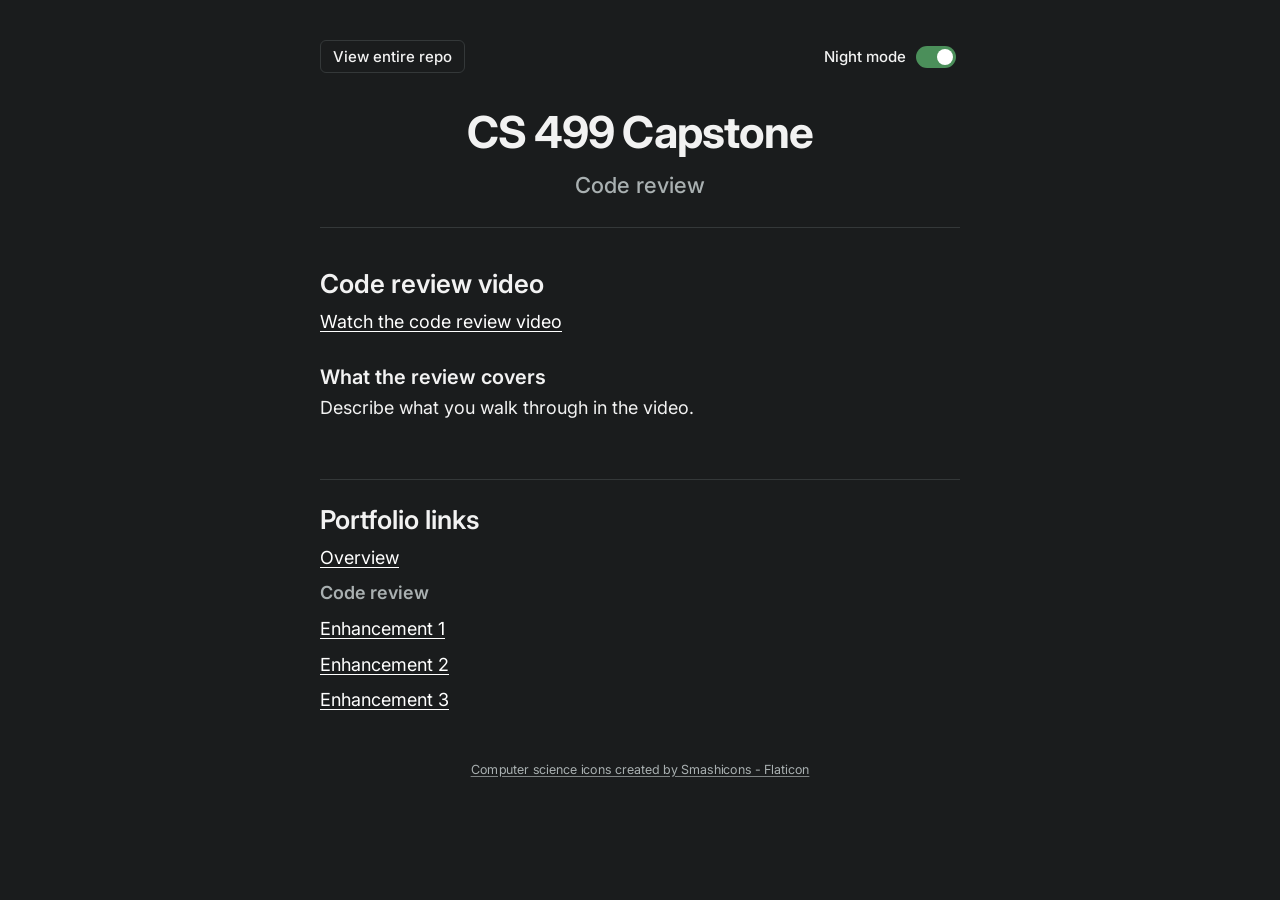
==== code-review.html @ eecf1780 "Add files via upload" ====
<!DOCTYPE html>
<html lang="en">
  <head>
    <meta charset="UTF-8">
    <meta name="viewport" content="width=device-width, initial-scale=1.0">
    <title>CS 499 Capstone | Code review</title>
    <link rel="stylesheet" href="assets/css/style.css">
    <link rel="icon" href="assets/images/graduation-hat.png" type="image/png">
    <script src="assets/js/script.js"></script>
  </head>
  <body>
    <main class="container">

      <div class="topbar">
        <a class="repo-button" href="https://github.com/MasonInTheShell/masonintheshell.github.io" target="_blank" rel="noopener">View entire repo</a>
        <button id="theme-toggle" class="theme-toggle" type="button" role="switch" aria-checked="true">
          <span>Night mode</span><span class="switch" aria-hidden="true"></span>
        </button>
      </div>
 
      <header class="site-header">
        <h1>CS 499 Capstone</h1>
        <p class="page-title">Code review</p>
      </header>
 
      <section>
        <h2>Code review video</h2>
        <p>
          <a href="https://www.youtube.com/watch?v=xtYIbkdKsKc" target="_blank" rel="noopener">Watch the code review video</a>
        </p>
 
        <h3>What the review covers</h3>
        <p>Describe what you walk through in the video.</p>
      </section>
 
      <nav class="portfolio-links" aria-label="Portfolio links">
        <h2>Portfolio links</h2>
        <ul>
          <li><a href="index.html">Overview</a></li>
          <li><a href="code-review.html" aria-current="page">Code review</a></li>
          <li><a href="enhancement-1.html">Enhancement 1</a></li>
          <li><a href="enhancement-2.html">Enhancement 2</a></li>
          <li><a href="enhancement-3.html">Enhancement 3</a></li>
        </ul>
      </nav>

      <footer class="site-footer">
        <p><a href="https://www.flaticon.com/free-icons/computer-science" title="computer science icons">Computer science icons created by Smashicons - Flaticon</a></p>
      </footer>
 
    </main>
  </body>
</html>
---- assets/css/style.css ----
@import url("https://fonts.googleapis.com/css2?family=Inter:wght@400;500;600;700&display=swap");
 
/* Dark is the default theme; [data-theme="light"] overrides it */
:root {
  color-scheme: dark;
  --text: #f2f2f2;
  --muted: #a9b0b1;
  --bg: #1a1c1d;
  --accent: #ffffff;
  --rule: #343839;
  --panel: #242728;
  --focus: #8ab4ff;
}
 
:root[data-theme="light"] {
  color-scheme: light;
  --text: #2A3132;
  --muted: #5b6667;
  --bg: whitesmoke;
  --accent: #2A3132;
  --rule: #d9dcdc;
  --panel: #ececec;
  --focus: #2f6fed;
}
 
* { box-sizing: border-box; }
 
body {
  font-family: "Inter", sans-serif;
  color: var(--text);
  background-color: var(--bg);
  display: flex;
  justify-content: center;
  margin: 0;
  padding: 40px 20px;
}
 
/* The centered blog-style column */
.container {
  max-width: 640px;
  width: 100%;
}

/* Top bar: repo link on the left, theme switch on the right */
.topbar {
  display: flex;
  justify-content: space-between;
  align-items: center;
  gap: 12px;
  margin-bottom: 32px;
  font-size: 15px;
}
 
.repo-button {
  font-weight: 500;
  padding: 6px 12px;
  border: 1px solid var(--rule);
  border-radius: 6px;
  text-decoration: none;
  color: var(--text);
}
 
.repo-button:hover { background: var(--panel); }
 
.theme-toggle {
  display: inline-flex;
  align-items: center;
  gap: 10px;
  font: inherit;
  font-weight: 500;
  color: var(--text);
  background: none;
  border: none;
  padding: 4px;
  cursor: pointer;
}
 
.theme-toggle:focus-visible {
  outline: 3px solid var(--focus);
  outline-offset: 2px;
  border-radius: 6px;
}
 
.switch {
  position: relative;
  width: 40px;
  height: 22px;
  border-radius: 11px;
  background: var(--rule);
  transition: background 0.2s;
}
 
.switch::after {
  content: "";
  position: absolute;
  top: 3px;
  left: 3px;
  width: 16px;
  height: 16px;
  border-radius: 50%;
  background: var(--text);
  transition: transform 0.2s;
}
 
.theme-toggle[aria-checked="true"] .switch { background: #4b8f5a; }
.theme-toggle[aria-checked="true"] .switch::after { transform: translateX(18px); background: #fff; }
 
@media (prefers-reduced-motion: reduce) {
  .switch, .switch::after { transition: none; }
}

/* Site header: big title + page title */
.site-header {
  text-align: center;
  margin-bottom: 40px;
  padding-bottom: 24px;
  border-bottom: 1px solid var(--rule);
}
 
.site-header h1 {
  font-size: 44px;
  font-weight: 700;
  letter-spacing: -0.02em;
  margin: 0 0 8px;
}
 
.site-header .page-title {
  font-size: 22px;
  font-weight: 500;
  color: var(--muted);
  margin: 0;
}
 
/* Content */
h2 {
  font-size: 26px;
  font-weight: 600;
  margin: 40px 0 8px;
}
 
h3 {
  font-size: 20px;
  font-weight: 600;
  margin: 28px 0 4px;
}
 
p, li {
  font-size: 18px;
  line-height: 1.65;
}
 
p { margin: 0 0 16px; }
 
a {
  color: var(--accent);
  text-underline-offset: 3px;
}
 
a:hover { text-decoration-thickness: 2px; }
 
a:focus-visible {
  outline: 3px solid var(--focus);
  outline-offset: 2px;
  border-radius: 2px;
}
 
/* GitHub section (enhancement pages only) */
.repo-link {
  margin-top: 40px;
  padding: 16px 20px;
  border-left: 4px solid var(--accent);
  background: var(--panel);
}
 
.repo-link h2 { margin-top: 0; }
.repo-link p:last-child { margin-bottom: 0; }
 
/* Portfolio links footer */
.portfolio-links {
  margin-top: 56px;
  padding-top: 24px;
  border-top: 1px solid var(--rule);
}
 
.portfolio-links h2 { margin-top: 0; }
 
.portfolio-links ul {
  list-style: none;
  padding: 0;
  margin: 0;
}
 
.portfolio-links li { margin-bottom: 6px; }
 
.portfolio-links a[aria-current="page"] {
  font-weight: 600;
  text-decoration: none;
  color: var(--muted);
}
 
@media (max-width: 480px) {
  .site-header h1 { font-size: 34px; }
  p, li { font-size: 17px; }
}

/* Small credit line at the very bottom of every page */
.site-footer {
  margin-top: 40px;
  text-align: center;
  font-size: 10px;
  transform: scale(.7);
  color: var(--muted);
}
 
.site-footer a { color: var(--muted); }
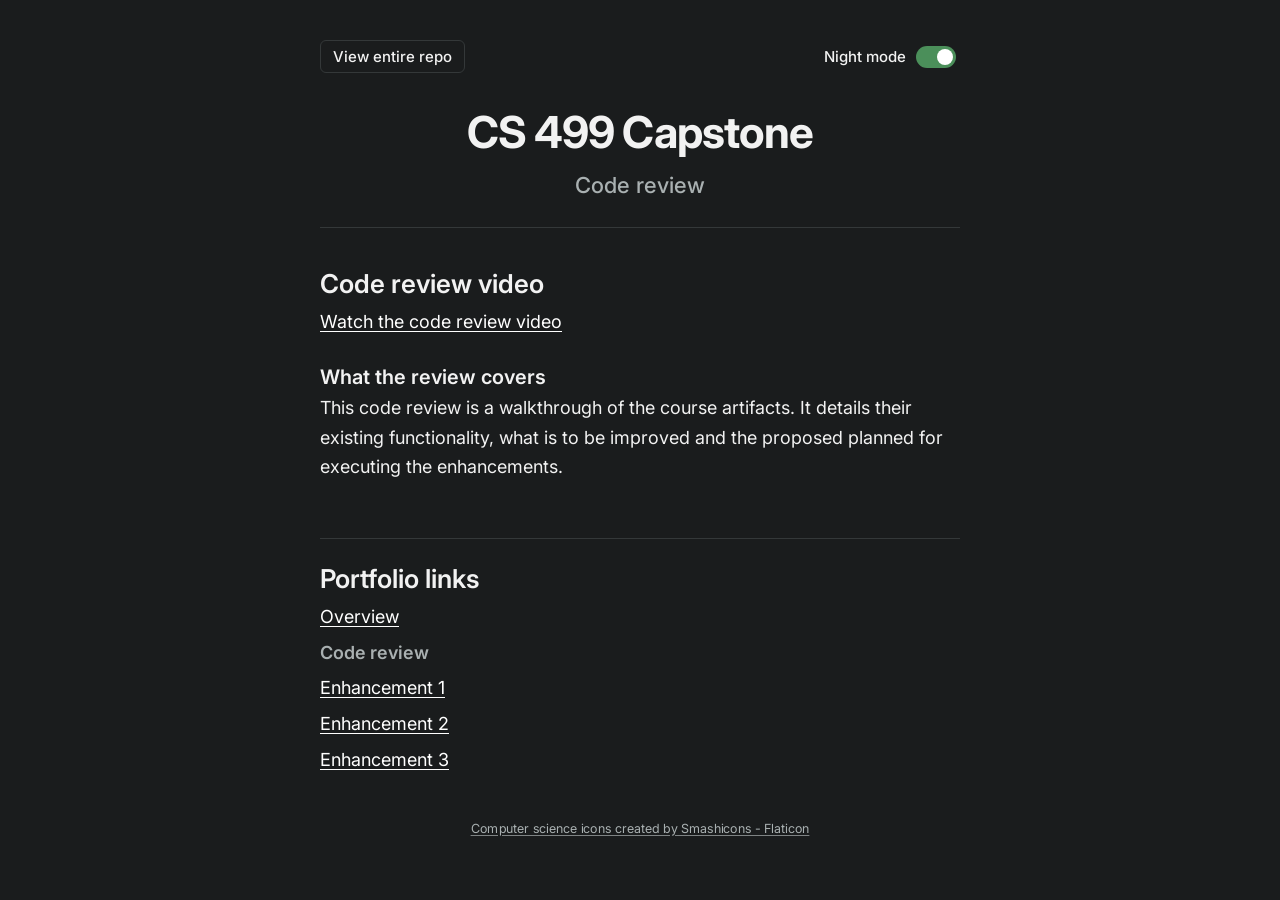
==== commit 7728154e: "Update code-review.html" ====
--- a/code-review.html
+++ b/code-review.html
@@ -30,7 +30,8 @@
         </p>
  
         <h3>What the review covers</h3>
-        <p>Describe what you walk through in the video.</p>
+        <p>This code review is a walkthrough of the course artifacts. It details their existing functionality, what is to be
+          improved and the proposed planned for executing the enhancements. </p>
       </section>
  
       <nav class="portfolio-links" aria-label="Portfolio links">
